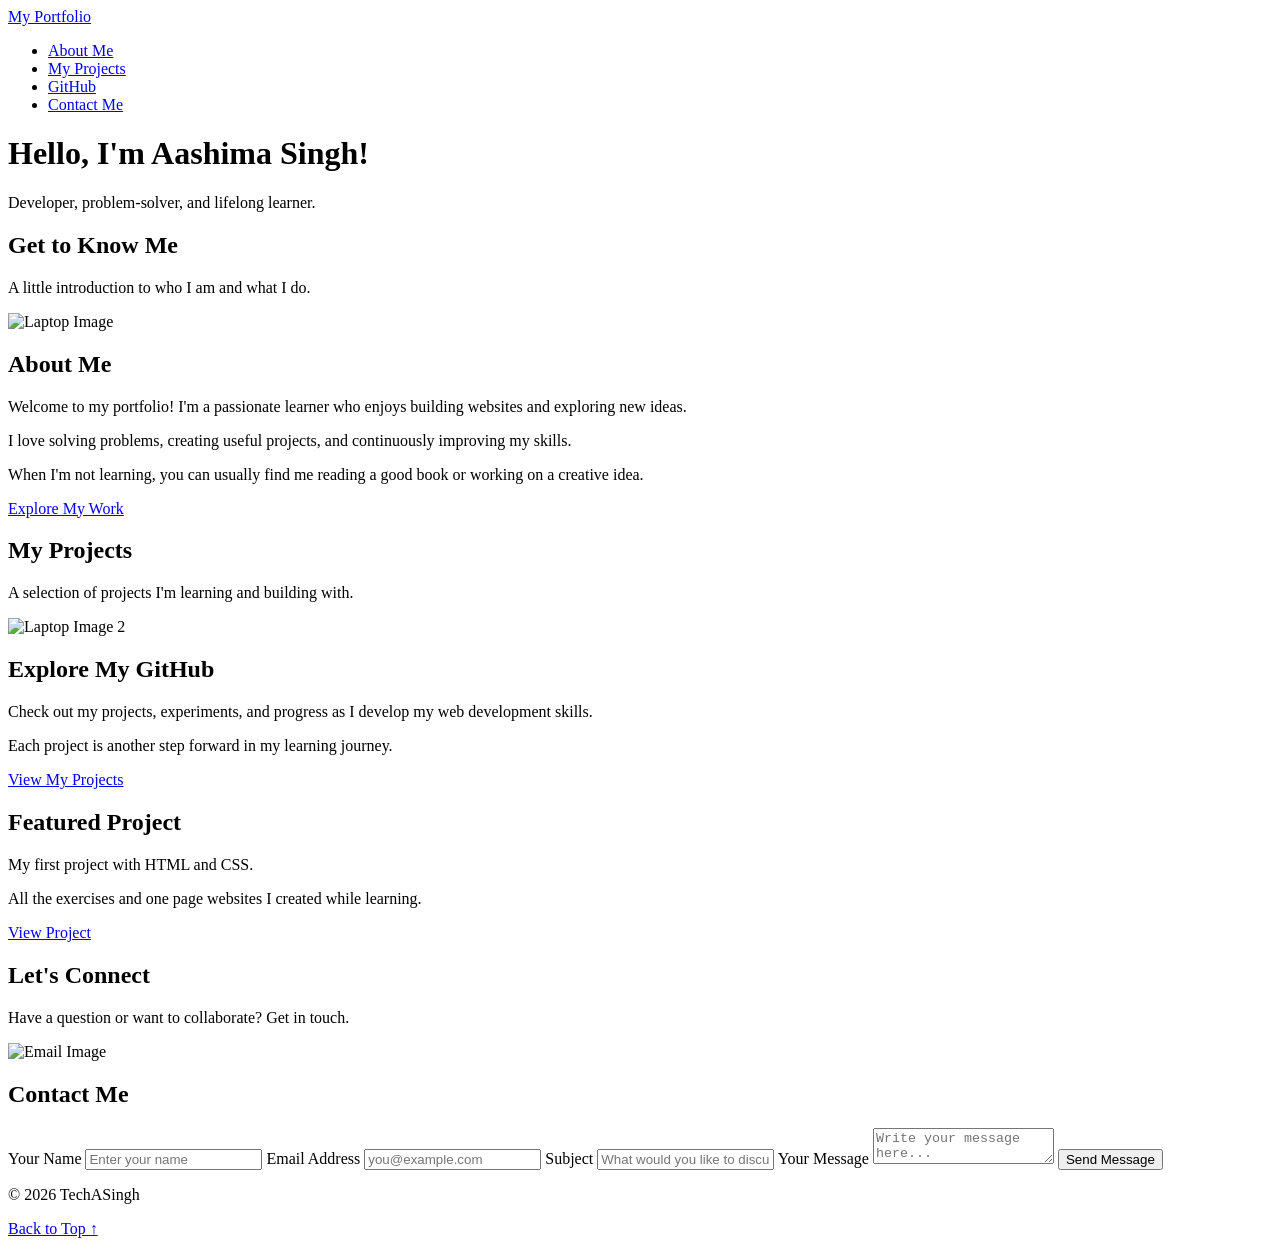
==== index.html @ 5b0c8014 "Add files via upload" ====
<!DOCTYPE html>
<html lang="en">
<head>
    <meta charset="UTF-8">
    <meta name="viewport" content="width=device-width, initial-scale=1.0">
    <title>My Developer Portfolio</title>
    <link rel="stylesheet" href="css/style.css">
</head>
<body>
    <!-- NAVBAR -->
    <nav class="navbar">
        <a href="#home" class="logo">My Portfolio</a>
        <ul class="nav-links">
            <li><a href="#about">About Me</a></li>
            <li><a href="#projects">My Projects</a></li>
            <li>
                <a href="https://github.com/TechASingh/HTML-and-CSS-Projects" target="_blank">GitHub</a>
            </li>
            <li><a href="#contact">Contact Me</a></li>
        </ul>
    </nav>
    <!-- HEADER -->
    <header class="intro" id="home">
        <h1>Hello, I'm Aashima Singh!</h1>
        <p>Developer, problem-solver, and lifelong learner.</p>
    </header>
    <!-- ABOUT ME -->
    <section id="about">
        <div class="section-heading">
            <h2>Get to Know Me</h2>
            <p>A little introduction to who I am and what I do.</p>
        </div>
        <div class="card">
            <div class="card-image">
                <img src="images/Laptop1.png" alt="Laptop Image">
            </div>
            <div class="card-content">
                <h2>About Me</h2>
                <p>Welcome to my portfolio! I'm a passionate learner who enjoys building websites and exploring new ideas.</p>
                <p>I love solving problems, creating useful projects, and continuously improving my skills.</p>
                <p>When I'm not learning, you can usually find me reading a good book or working on a creative idea.</p>
                <a href="#projects" class="btn">Explore My Work</a>
            </div>
        </div>
    </section>
    <!-- PROJECTS -->
    <section id="projects">
        <div class="section-heading">
            <h2>My Projects</h2>
            <p>A selection of projects I'm learning and building with.</p>
        </div>
        <!-- Row 1: white text card -->
        <div class="card">
            <div class="card-image">
                <img src="images/Laptop2.png" alt="Laptop Image 2">
            </div>
            <div class="card-content">
                <h2>Explore My GitHub</h2>
                <p>Check out my projects, experiments, and progress as I develop my web development skills.</p>
                <p>Each project is another step forward in my learning journey.</p>
                <a href="https://github.com/TechASingh/HTML-and-CSS-Projects" target="_blank" class="btn">View My Projects</a>
            </div>
        </div>
        <!-- Featured project: one centered card without an image -->
        <div class="featured-project">
            <h2>Featured Project</h2>
            <p>My first project with HTML and CSS.</p>
            <p>All the exercises and one page websites I created while learning.</p>
            <a href="https://github.com/TechASingh/HTML-and-CSS-Projects" target="_blank" class="btn">View Project</a>
        </div>
    </section>
    <!-- CONTACT -->
    <section id="contact">
        <div class="section-heading">
            <h2>Let's Connect</h2>
            <p>Have a question or want to collaborate? Get in touch.</p>
        </div>
        <div class="card contact-card">
            <div class="card-image">
                <img src="images/EmailImage.jpg" alt="Email Image">
            </div>
            <div class="card-content">
                <h2>Contact Me</h2>
                <form class="contact-form" action="#" method="post">
                    <label for="name">Your Name</label>
                    <input type="text" id="name" name="name" placeholder="Enter your name" required>
                    <label for="email">Email Address</label>
                    <input type="email" id="email" name="email" placeholder="you@example.com" required>
                    <label for="subject">Subject</label>
                    <input type="text" id="subject" name="subject" placeholder="What would you like to discuss?" required>
                    <label for="message">Your Message</label>
                    <textarea id="message" name="message" placeholder="Write your message here..." required></textarea>
                    <button type="submit" class="btn">Send Message</button>
                </form>
            </div>
        </div>
    </section>
    <!-- FOOTER -->
    <footer>
        <p>&copy; 2026 TechASingh</p>
        <p><a href="#home">Back to Top ↑</a></p>
    </footer>
</body>
</html>
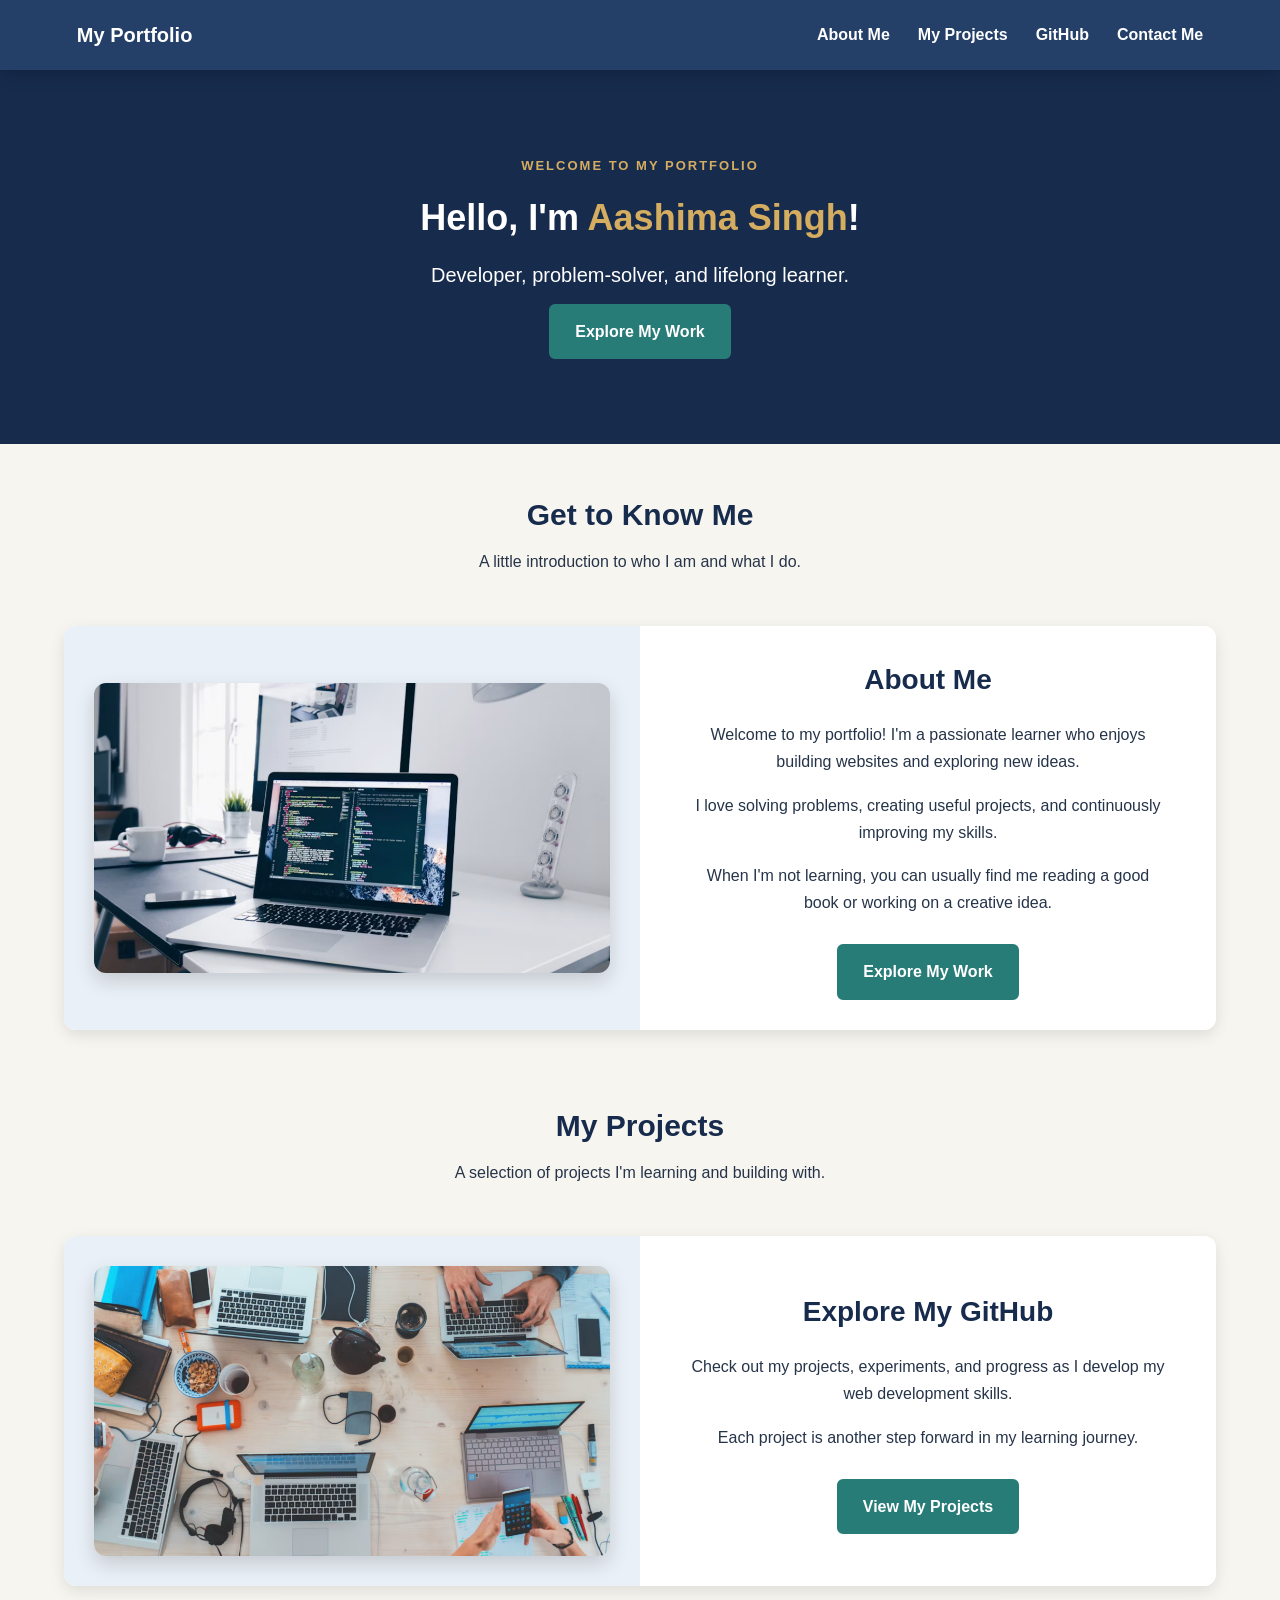
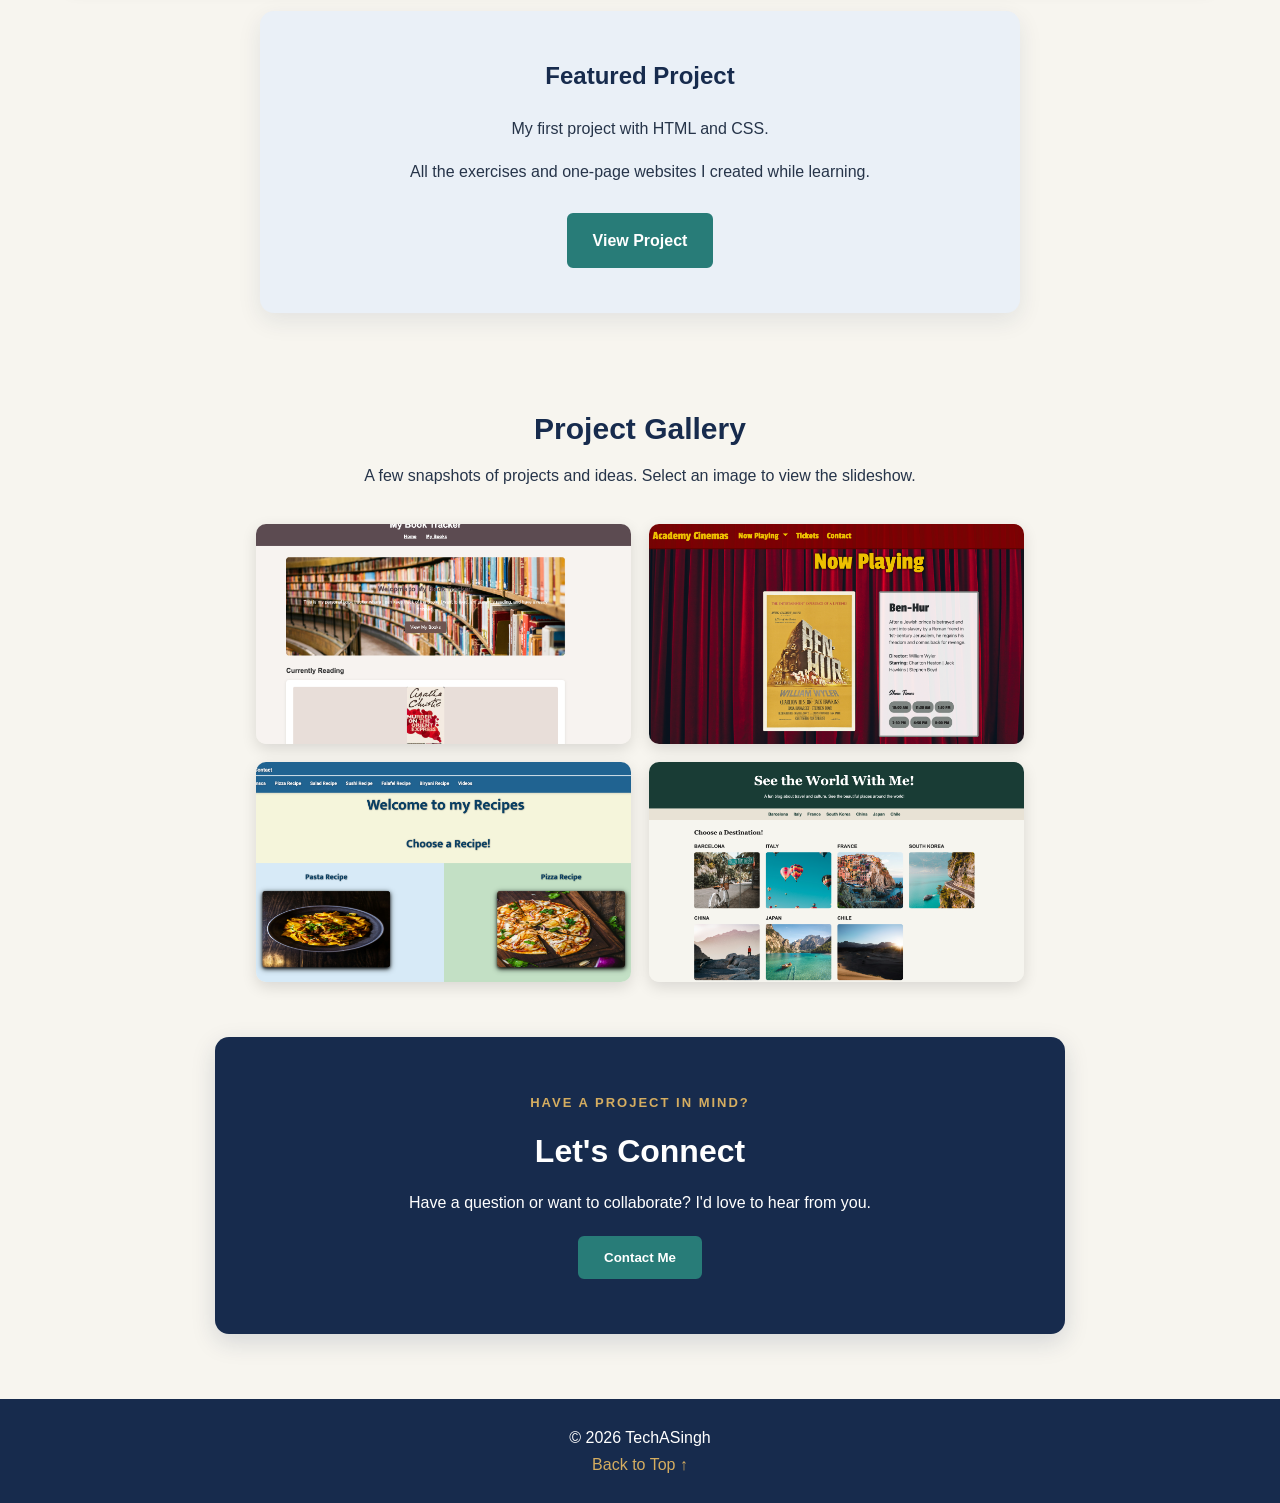
==== commit 2bd47963: "Updated Website with JavaScript" ====
--- a/index.html
+++ b/index.html
@@ -10,19 +10,24 @@
     <!-- NAVBAR -->
     <nav class="navbar">
         <a href="#home" class="logo">My Portfolio</a>
-        <ul class="nav-links">
+        <button class="menu-toggle" id="menuToggle" aria-label="Open navigation menu" aria-expanded="false">
+            <span></span>
+            <span></span>
+            <span></span>
+        </button>
+        <ul class="nav-links" id="navLinks">
             <li><a href="#about">About Me</a></li>
             <li><a href="#projects">My Projects</a></li>
-            <li>
-                <a href="https://github.com/TechASingh/HTML-and-CSS-Projects" target="_blank">GitHub</a>
-            </li>
+            <li><a href="https://github.com/TechASingh/HTML-and-CSS-Projects" target="_blank" rel="noopener noreferrer">GitHub</a></li>
             <li><a href="#contact">Contact Me</a></li>
         </ul>
     </nav>
     <!-- HEADER -->
     <header class="intro" id="home">
-        <h1>Hello, I'm Aashima Singh!</h1>
+        <p class="intro-label">WELCOME TO MY PORTFOLIO</p>
+        <h1>Hello, I'm <span>Aashima Singh</span>!</h1>
         <p>Developer, problem-solver, and lifelong learner.</p>
+        <a href="#projects" class="btn intro-button">Explore My Work</a>
     </header>
     <!-- ABOUT ME -->
     <section id="about">
@@ -32,7 +37,7 @@
         </div>
         <div class="card">
             <div class="card-image">
-                <img src="images/Laptop1.png" alt="Laptop Image">
+                <img src="images/Laptop1.png" alt="Laptop on a desk">
             </div>
             <div class="card-content">
                 <h2>About Me</h2>
@@ -49,56 +54,109 @@
             <h2>My Projects</h2>
             <p>A selection of projects I'm learning and building with.</p>
         </div>
-        <!-- Row 1: white text card -->
         <div class="card">
             <div class="card-image">
-                <img src="images/Laptop2.png" alt="Laptop Image 2">
+                <img src="images/Laptop2.png" alt="Laptop displaying a project">
             </div>
             <div class="card-content">
                 <h2>Explore My GitHub</h2>
                 <p>Check out my projects, experiments, and progress as I develop my web development skills.</p>
                 <p>Each project is another step forward in my learning journey.</p>
-                <a href="https://github.com/TechASingh/HTML-and-CSS-Projects" target="_blank" class="btn">View My Projects</a>
+                <a href="https://github.com/TechASingh/HTML-and-CSS-Projects" target="_blank" rel="noopener noreferrer" class="btn">View My Projects</a>
             </div>
         </div>
-        <!-- Featured project: one centered card without an image -->
         <div class="featured-project">
             <h2>Featured Project</h2>
             <p>My first project with HTML and CSS.</p>
-            <p>All the exercises and one page websites I created while learning.</p>
-            <a href="https://github.com/TechASingh/HTML-and-CSS-Projects" target="_blank" class="btn">View Project</a>
+            <p>All the exercises and one-page websites I created while learning.</p>
+            <a href="https://github.com/TechASingh/HTML-and-CSS-Projects" target="_blank" rel="noopener noreferrer" class="btn">View Project</a>
         </div>
     </section>
-    <!-- CONTACT -->
-    <section id="contact">
+    <!-- IMAGE GALLERY -->
+    <section id="gallery">
         <div class="section-heading">
-            <h2>Let's Connect</h2>
-            <p>Have a question or want to collaborate? Get in touch.</p>
+            <h2>Project Gallery</h2>
+            <p>A few snapshots of projects and ideas. Select an image to view the slideshow.</p>
         </div>
-        <div class="card contact-card">
-            <div class="card-image">
-                <img src="images/EmailImage.jpg" alt="Email Image">
+        <div class="gallery-grid">
+            <button class="gallery-image" type="button" aria-label="Open gallery image 1">
+                <img src="images/Book_Tracker.png" alt="Book Tracker project image">
+            </button>
+            <button class="gallery-image" type="button" aria-label="Open gallery image 2">
+                <img src="images/Cinema.png" alt="Academy Cinemas project image">
+            </button>
+            <button class="gallery-image" type="button" aria-label="Open gallery image 3">
+                <img src="images/Recipe_Blog.png" alt="Recipe Blog project image">
+            </button>
+            <button class="gallery-image" type="button" aria-label="Open gallery image 4">
+                <img src="images/Travel_Blog.png" alt="Travel Blog project image">
+            </button>
+        </div>
+    </section>
+    <!-- LIGHTBOX SLIDESHOW -->
+    <div class="lightbox" id="lightbox" aria-hidden="true">
+        <div class="lightbox-content" role="dialog" aria-modal="true" aria-label="Image slideshow">
+            <button class="lightbox-close" id="lightboxClose" type="button" aria-label="Close slideshow">&times;</button>
+            <button class="slide-arrow previous-slide" id="previousSlide" type="button" aria-label="Previous image">&#10094;</button>
+            <div class="lightbox-main">
+                <img id="lightboxImage" src="" alt="">
+                <p id="imageCaption"></p>
             </div>
-            <div class="card-content">
-                <h2>Contact Me</h2>
-                <form class="contact-form" action="#" method="post">
-                    <label for="name">Your Name</label>
-                    <input type="text" id="name" name="name" placeholder="Enter your name" required>
-                    <label for="email">Email Address</label>
-                    <input type="email" id="email" name="email" placeholder="you@example.com" required>
-                    <label for="subject">Subject</label>
-                    <input type="text" id="subject" name="subject" placeholder="What would you like to discuss?" required>
-                    <label for="message">Your Message</label>
-                    <textarea id="message" name="message" placeholder="Write your message here..." required></textarea>
-                    <button type="submit" class="btn">Send Message</button>
-                </form>
+            <button class="slide-arrow next-slide" id="nextSlide" type="button" aria-label="Next image">&#10095;</button>
+            <div class="thumbnail-list" id="thumbnailList">
+                <button type="button" class="thumbnail active" data-index="0" aria-label="Show image 1">
+                    <img src="images/Book_Tracker.png" alt="Book Tracker Thumbnail">
+                </button>
+                <button type="button" class="thumbnail" data-index="1" aria-label="Show image 2">
+                    <img src="images/Cinema.png" alt="Academy Cinemas Thumbnail">
+                </button>
+                <button type="button" class="thumbnail" data-index="2" aria-label="Show image 3">
+                    <img src="images/Recipe_Blog.png" alt="Recipe Blog Thumbnail">
+                </button>
+                <button type="button" class="thumbnail" data-index="3" aria-label="Show image 4">
+                    <img src="images/Travel_Blog.png" alt="Travel Blog Thumbnail">
+                </button>
             </div>
         </div>
+    </div>
+    <!-- CONTACT CALL TO ACTION -->
+    <section id="contact">
+        <div class="contact-callout">
+            <p class="intro-label">HAVE A PROJECT IN MIND?</p>
+            <h2>Let's Connect</h2>
+            <p>Have a question or want to collaborate? I'd love to hear from you.</p>
+            <button class="btn contact-open-button" id="openContact" type="button">Contact Me</button>
+        </div>
     </section>
+    <!-- CONTACT FORM MODAL -->
+    <div class="contact-modal" id="contactModal" aria-hidden="true">
+        <div class="contact-modal-content" role="dialog" aria-modal="true" aria-labelledby="contactTitle">
+            <button class="modal-close" id="closeContact" type="button" aria-label="Close contact form">&times;</button>
+            <h2 id="contactTitle">Send Me a Message</h2>
+            <p class="form-intro">Fill out the form below and let's start a conversation.</p>
+            <form class="contact-form" id="contactForm">
+                <label for="name">Your Name</label>
+                <input type="text" id="name" name="name" placeholder="Enter your name" required>
+
+                <label for="email">Email Address</label>
+                <input type="email" id="email" name="email" placeholder="you@example.com" required>
+
+                <label for="subject">Subject</label>
+                <input type="text" id="subject" name="subject" placeholder="What would you like to discuss?" required>
+
+                <label for="message">Your Message</label>
+                <textarea id="message" name="message" placeholder="Write your message here..." required></textarea>
+
+                <button type="submit" class="btn">Send Message</button>
+                <p class="form-feedback" id="formFeedback" aria-live="polite"></p>
+            </form>
+        </div>
+    </div>
     <!-- FOOTER -->
     <footer>
         <p>&copy; 2026 TechASingh</p>
         <p><a href="#home">Back to Top ↑</a></p>
     </footer>
+    <script src="JS/main.js"></script>
 </body>
 </html>
--- a/css/style.css
+++ b/css/style.css
@@ -0,0 +1,687 @@
+ /* COLOUR PALETTE  */
+:root {
+    --navbarColor: #243f68;
+    --headingColor: #172b4d;
+    --textColor: #263449;
+    --pageColor: #f7f5ef;
+    --cardColor: #ffffff;
+    --imageCardColor: #eaf0f7;
+    --buttonColor: #287c78;
+    --highlightColor: #d5ad60;
+}
+
+/* GENERAL STYLES  */
+* {
+    margin: 0;
+    padding: 0;
+    box-sizing: border-box;
+}
+
+html {
+    scroll-behavior: smooth;
+    scroll-padding-top: 85px;
+}
+
+body {
+    font-family: Arial, Helvetica, sans-serif;
+    background-color: var(--pageColor);
+    color: var(--textColor);
+    line-height: 1.7;
+}
+
+body.no-scroll {
+    overflow: hidden;
+}
+
+/* ANIMATED NAVBAR */
+.navbar {
+    position: sticky;
+    top: 0;
+    z-index: 1000;
+    background-color: var(--navbarColor);
+    padding: 18px 6%;
+    display: flex;
+    justify-content: space-between;
+    align-items: center;
+    gap: 20px;
+    box-shadow: 0 4px 15px rgba(0, 0, 0, 0.2);
+    animation: navbarDrop 0.7s ease both;
+}
+
+.logo {
+    color: white;
+    font-size: 20px;
+    font-weight: bold;
+    text-decoration: none;
+    white-space: nowrap;
+}
+
+.nav-links {
+    display: flex;
+    flex-wrap: wrap;
+    justify-content: flex-end;
+    gap: 28px;
+    list-style: none;
+}
+
+.nav-links li {
+    animation: navLinkFade 0.6s ease both;
+}
+
+.nav-links li:nth-child(1) { animation-delay: 0.15s; }
+.nav-links li:nth-child(2) { animation-delay: 0.25s; }
+.nav-links li:nth-child(3) { animation-delay: 0.35s; }
+.nav-links li:nth-child(4) { animation-delay: 0.45s; }
+
+.nav-links a {
+    position: relative;
+    color: white;
+    text-decoration: none;
+    font-weight: bold;
+    padding: 5px 0;
+}
+
+.nav-links a::after {
+    content: "";
+    position: absolute;
+    left: 0;
+    bottom: 0;
+    width: 0;
+    height: 2px;
+    background-color: var(--highlightColor);
+    transition: width 0.3s ease;
+}
+
+.nav-links a:hover {
+    color: var(--highlightColor);
+}
+
+.nav-links a:hover::after,
+.nav-links a:focus-visible::after {
+    width: 100%;
+}
+
+.menu-toggle {
+    display: none;
+    border: 0;
+    background: transparent;
+    cursor: pointer;
+}
+
+.menu-toggle span {
+    display: block;
+    width: 25px;
+    height: 3px;
+    margin: 5px;
+    background-color: white;
+    border-radius: 3px;
+    transition: transform 0.3s ease, opacity 0.3s ease;
+}
+
+.menu-toggle.active span:nth-child(1) {
+    transform: translateY(8px) rotate(45deg);
+}
+
+.menu-toggle.active span:nth-child(2) {
+    opacity: 0;
+}
+
+.menu-toggle.active span:nth-child(3) {
+    transform: translateY(-8px) rotate(-45deg);
+}
+
+/* INTRO SECTION */
+.intro {
+    padding: 85px 20px;
+    background-color: var(--headingColor);
+    color: white;
+    text-align: center;
+}
+
+.intro-label {
+    color: var(--highlightColor);
+    font-size: 13px;
+    font-weight: bold;
+    letter-spacing: 2px;
+    margin-bottom: 10px;
+}
+
+.intro h1 {
+    font-size: 36px;
+    margin-bottom: 10px;
+    animation: fadeIn 1s ease both;
+}
+
+.intro > p:not(.intro-label) {
+    font-size: 20px;
+    animation: fadeIn 1.5s ease both;
+}
+
+.intro-button {
+    margin-top: 25px;
+}
+
+.intro span {
+    color: var(--highlightColor);
+}
+
+/* SECTION HEADINGS */
+.section-heading {
+    text-align: center;
+    padding: 45px 20px 25px;
+}
+
+.section-heading h2 {
+    color: var(--headingColor);
+    font-size: 30px;
+    animation: fadeIn 1s ease both;
+}
+
+.section-heading p {
+    margin-top: 8px;
+}
+
+/* IMAGE AND TEXT CARDS */
+.card {
+    display: flex;
+    align-items: stretch;
+    margin: 25px 5%;
+    background-color: var(--cardColor);
+    border-radius: 12px;
+    overflow: hidden;
+    box-shadow: 0 5px 15px rgba(0, 0, 0, 0.1);
+}
+
+.card-image,
+.card-content {
+    width: 50%;
+    padding: 30px;
+    display: flex;
+    flex-direction: column;
+    justify-content: center;
+    align-items: center;
+    text-align: center;
+}
+
+.card-image {
+    background-color: var(--imageCardColor);
+    overflow: hidden;
+}
+
+.card-image img {
+    width: 100%;
+    max-width: 520px;
+    height: 290px;
+    object-fit: cover;
+    border-radius: 12px;
+    box-shadow: 0 8px 20px rgba(0, 0, 0, 0.16);
+    transition: transform 0.6s ease, box-shadow 0.4s ease;
+}
+
+.card-image img:hover {
+    transform: scale(1.04);
+    box-shadow: 0 14px 28px rgba(0, 0, 0, 0.22);
+}
+
+.card-content {
+    background-color: white;
+}
+
+.card-content h2 {
+    color: var(--headingColor);
+    font-size: 28px;
+    margin-bottom: 18px;
+}
+
+.card-content p {
+    max-width: 480px;
+    margin-bottom: 16px;
+}
+
+/* FEATURED PROJECT CARD */
+.featured-project {
+    width: min(90%, 760px);
+    margin: 25px auto 45px;
+    padding: 45px 35px;
+    border-radius: 14px;
+    background-color: var(--imageCardColor);
+    box-shadow: 0 8px 25px rgba(23, 43, 77, 0.09);
+    display: flex;
+    flex-direction: column;
+    justify-content: center;
+    align-items: center;
+    text-align: center;
+}
+
+.featured-project h2 {
+    color: var(--headingColor);
+    margin-bottom: 18px;
+}
+
+.featured-project p {
+    max-width: 560px;
+    margin-bottom: 16px;
+}
+
+/* BUTTONS */
+.btn {
+    display: inline-block;
+    margin-top: 12px;
+    padding: 12px 24px;
+    border-radius: 6px;
+    background-color: var(--buttonColor);
+    color: white;
+    text-decoration: none;
+    font-weight: bold;
+    border: 2px solid var(--buttonColor);
+    cursor: pointer;
+    transition: background-color 0.3s ease, transform 0.3s ease, box-shadow 0.3s ease;
+}
+
+.btn:hover {
+    background-color: var(--navbarColor);
+    border-color: var(--navbarColor);
+    transform: translateY(-3px);
+    box-shadow: 0 6px 14px rgba(23, 43, 77, 0.2);
+}
+
+/* GALLERY */
+.gallery-grid {
+    width: 60%;
+    max-width: 1000px;
+    margin: 10px auto 55px;
+    display: grid;
+    grid-template-columns: repeat(2, 1fr);
+    gap: 18px;
+}
+
+.gallery-image {
+    border: 0;
+    padding: 0;
+    background: none;
+    border-radius: 10px;
+    overflow: hidden;
+    cursor: pointer;
+    box-shadow: 0 5px 15px rgba(0, 0, 0, 0.12);
+}
+
+.gallery-image img {
+    display: block;
+    width: 100%;
+    height: 220px;
+    object-fit: cover;
+    transition: transform 0.4s ease, opacity 0.4s ease;
+}
+
+.gallery-image:hover img {
+    transform: scale(1.07);
+    opacity: 0.85;
+}
+
+/* LIGHTBOX SLIDESHOW */
+.lightbox {
+    position: fixed;
+    inset: 0;
+    z-index: 2000;
+    display: flex;
+    justify-content: center;
+    align-items: center;
+    padding: 25px;
+    background-color: rgba(8, 16, 30, 0.94);
+    opacity: 0;
+    visibility: hidden;
+    transition: opacity 0.35s ease, visibility 0.35s ease;
+}
+
+.lightbox.show {
+    opacity: 1;
+    visibility: visible;
+}
+
+.lightbox-content {
+    position: relative;
+    width: 100%;
+    max-width: 950px;
+    text-align: center;
+    transform: scale(0.92);
+    transition: transform 0.35s ease;
+}
+
+.lightbox.show .lightbox-content {
+    transform: scale(1);
+}
+
+.lightbox-main img {
+    display: block;
+    max-width: 100%;
+    max-height: 62vh;
+    margin: 0 auto;
+    border-radius: 8px;
+    object-fit: contain;
+}
+
+.lightbox-main p {
+    color: white;
+    margin: 10px 0 15px;
+}
+
+.lightbox-close,
+.slide-arrow {
+    position: absolute;
+    border: 0;
+    color: white;
+    background: rgba(255, 255, 255, 0.15);
+    cursor: pointer;
+    border-radius: 50%;
+    transition: background-color 0.3s ease;
+}
+
+.lightbox-close:hover,
+.slide-arrow:hover {
+    background: var(--buttonColor);
+}
+
+.lightbox-close {
+    top: -15px;
+    right: 0;
+    width: 42px;
+    height: 42px;
+    font-size: 30px;
+    z-index: 2;
+}
+
+.slide-arrow {
+    top: 42%;
+    width: 45px;
+    height: 45px;
+    font-size: 20px;
+}
+
+.previous-slide { left: -60px; }
+.next-slide { right: -60px; }
+
+.thumbnail-list {
+    display: flex;
+    justify-content: center;
+    gap: 10px;
+    overflow-x: auto;
+    padding: 8px 2px;
+}
+
+.thumbnail {
+    flex: 0 0 90px;
+    height: 65px;
+    padding: 3px;
+    border: 2px solid transparent;
+    border-radius: 6px;
+    background: transparent;
+    cursor: pointer;
+    opacity: 0.6;
+}
+
+.thumbnail img {
+    width: 100%;
+    height: 100%;
+    object-fit: cover;
+    border-radius: 3px;
+}
+
+.thumbnail.active {
+    border-color: var(--highlightColor);
+    opacity: 1;
+}
+
+/* CONTACT SECTION */
+.contact-callout {
+    width: 90%;
+    max-width: 850px;
+    margin: 35px auto 65px;
+    padding: 55px 25px;
+    background-color: var(--headingColor);
+    color: white;
+    border-radius: 14px;
+    text-align: center;
+    box-shadow: 0 8px 25px rgba(23, 43, 77, 0.15);
+}
+
+.contact-callout h2 {
+    font-size: 32px;
+    margin-bottom: 10px;
+}
+
+.contact-callout p:not(.intro-label) {
+    max-width: 550px;
+    margin: 0 auto;
+}
+
+.contact-open-button {
+    margin-top: 20px;
+}
+
+/* CONTACT FORM MODAL */
+.contact-modal {
+    position: fixed;
+    inset: 0;
+    z-index: 2100;
+    display: flex;
+    justify-content: center;
+    align-items: center;
+    padding: 20px;
+    background: rgba(8, 16, 30, 0.75);
+    opacity: 0;
+    visibility: hidden;
+    transition: opacity 0.35s ease, visibility 0.35s ease;
+}
+
+.contact-modal.show {
+    opacity: 1;
+    visibility: visible;
+}
+
+.contact-modal-content {
+    position: relative;
+    width: 100%;
+    max-width: 560px;
+    max-height: 90vh;
+    overflow-y: auto;
+    padding: 38px;
+    background: white;
+    border-radius: 14px;
+    box-shadow: 0 15px 45px rgba(0, 0, 0, 0.25);
+    transform: translateY(35px);
+    transition: transform 0.35s ease;
+}
+
+.contact-modal.show .contact-modal-content {
+    transform: translateY(0);
+}
+
+.contact-modal-content h2 {
+    color: var(--headingColor);
+    text-align: center;
+    margin-bottom: 5px;
+}
+
+.form-intro {
+    text-align: center;
+    margin-bottom: 18px;
+}
+
+.modal-close {
+    position: absolute;
+    top: 10px;
+    right: 15px;
+    border: 0;
+    background: none;
+    color: var(--headingColor);
+    font-size: 30px;
+    cursor: pointer;
+}
+
+.contact-form {
+    width: 100%;
+    text-align: left;
+}
+
+.contact-form label {
+    display: block;
+    font-weight: bold;
+    margin: 10px 0 5px;
+}
+
+.contact-form input,
+.contact-form textarea {
+    width: 100%;
+    padding: 12px;
+    border: 1px solid #c5d2cf;
+    border-radius: 6px;
+    font: inherit;
+    background-color: white;
+}
+
+.contact-form input:focus,
+.contact-form textarea:focus {
+    outline: 2px solid var(--navbarColor);
+    box-shadow: 0 0 0 3px rgba(36, 63, 104, 0.15);
+}
+
+.contact-form textarea {
+    resize: vertical;
+    min-height: 110px;
+}
+
+.contact-form .btn {
+    width: 100%;
+    font-size: 15px;
+}
+
+.form-feedback {
+    min-height: 25px;
+    margin-top: 10px;
+    color: var(--buttonColor);
+    font-weight: bold;
+    text-align: center;
+}
+
+/* FOOTER */
+footer {
+    background-color: var(--headingColor);
+    color: white;
+    text-align: center;
+    padding: 25px 15px;
+    margin-top: 45px;
+}
+
+footer a {
+    color: var(--highlightColor);
+    text-decoration: none;
+}
+
+/* ANIMATIONS */
+@keyframes fadeIn {
+    from {
+        opacity: 0;
+        transform: translateY(18px);
+    }
+    to {
+        opacity: 1;
+        transform: translateY(0);
+    }
+}
+
+@keyframes navbarDrop {
+    from { transform: translateY(-100%); }
+    to { transform: translateY(0); }
+}
+
+@keyframes navLinkFade {
+    from {
+        opacity: 0;
+        transform: translateY(-10px);
+    }
+    to {
+        opacity: 1;
+        transform: translateY(0);
+    }
+}
+
+/* TABLET AND MOBILE */
+@media (max-width: 800px) {
+    .navbar {
+        flex-wrap: wrap;
+    }
+
+    .menu-toggle {
+        display: block;
+    }
+
+    .nav-links {
+        display: none;
+        width: 100%;
+        flex-direction: column;
+        align-items: center;
+        gap: 18px;
+        padding: 15px 0 5px;
+    }
+
+    .nav-links.open {
+        display: flex;
+    }
+
+    .card {
+        flex-direction: column;
+    }
+
+    .card-image,
+    .card-content {
+        width: 100%;
+    }
+
+    .gallery-grid {
+        grid-template-columns: repeat(2, 1fr);
+    }
+
+    .previous-slide { left: 5px; }
+    .next-slide { right: 5px; }
+
+    .slide-arrow {
+        top: 38%;
+        width: 38px;
+        height: 38px;
+    }
+
+    .lightbox-main img {
+        max-height: 55vh;
+    }
+}
+
+@media (max-width: 520px) {
+    .intro h1 {
+        font-size: 29px;
+    }
+
+    .intro > p:not(.intro-label) {
+        font-size: 17px;
+    }
+
+    .section-heading h2 {
+        font-size: 26px;
+    }
+
+    .gallery-grid {
+        grid-template-columns: 1fr;
+    }
+
+    .gallery-image img {
+        height: 230px;
+    }
+
+    .contact-modal-content {
+        padding: 35px 22px 25px;
+    }
+
+    .thumbnail {
+        flex-basis: 65px;
+        height: 50px;
+    }
+}
